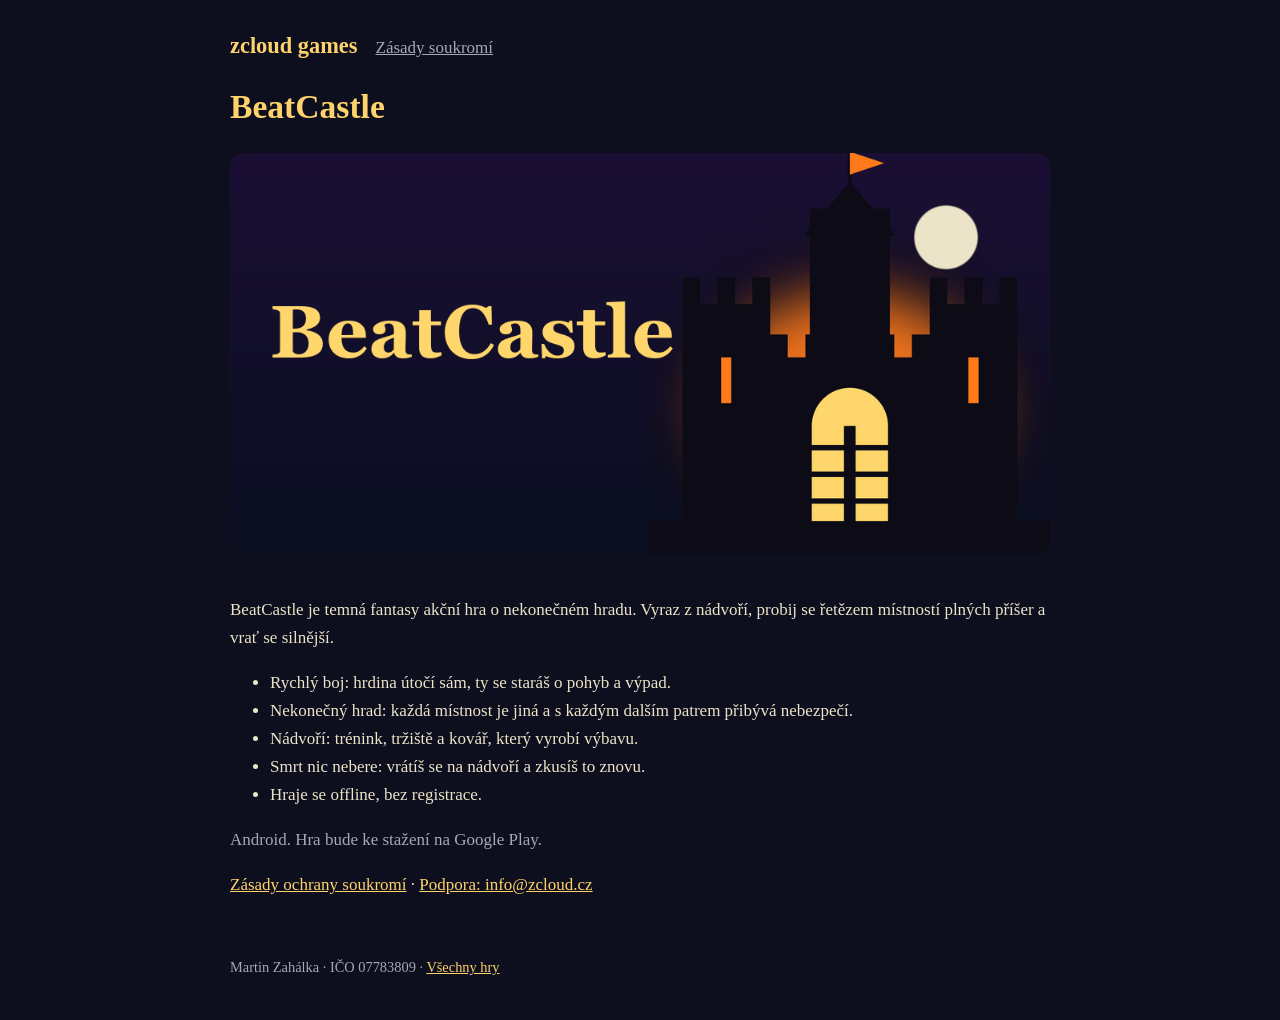
==== beatcastle/index.html @ 55ef4a0e "Initial site: games index, BeatCastle page, privacy policy, app-ads.txt" ====
<!doctype html>
<html lang="cs"><head><meta charset="utf-8"><meta name="viewport" content="width=device-width,initial-scale=1"><link rel="icon" href="/beatcastle/icon.png"><link rel="stylesheet" href="/style.css">
<title>BeatCastle: temná fantasy akce</title>
<meta name="description" content="BeatCastle je temná fantasy akční hra o nekonečném hradu. Probij se místnostmi plnými příšer, trénuj a vylepši hrdinu. Hraje se offline.">
<link rel="canonical" href="https://games.zcloud.cz/beatcastle/">
</head><body>
<header><a class="brand" href="/">zcloud games</a><nav><a href="/beatcastle/privacy/">Zásady soukromí</a></nav></header>
<main>
<h1>BeatCastle</h1>
<img class="hero" src="/beatcastle/hero.png" alt="BeatCastle: hrad v noci se svítící bránou">
<p>BeatCastle je temná fantasy akční hra o nekonečném hradu. Vyraz z nádvoří, probij se řetězem místností plných příšer a vrať se silnější.</p>
<ul>
<li>Rychlý boj: hrdina útočí sám, ty se staráš o pohyb a výpad.</li>
<li>Nekonečný hrad: každá místnost je jiná a s každým dalším patrem přibývá nebezpečí.</li>
<li>Nádvoří: trénink, tržiště a kovář, který vyrobí výbavu.</li>
<li>Smrt nic nebere: vrátíš se na nádvoří a zkusíš to znovu.</li>
<li>Hraje se offline, bez registrace.</li>
</ul>
<p class="muted">Android. Hra bude ke stažení na Google Play.</p>
<p><a href="/beatcastle/privacy/">Zásady ochrany soukromí</a> · <a href="mailto:info@zcloud.cz">Podpora: info@zcloud.cz</a></p>
</main>
<footer>Martin Zahálka · IČO 07783809 · <a href="/">Všechny hry</a></footer>
</body></html>
---- style.css ----
:root{--bg:#0d0f1e;--panel:#171a30;--ink:#ece4c8;--muted:#a9a6b8;--gold:#ffd36b;--ember:#ff7a1a}
*{box-sizing:border-box}
body{margin:0;background:var(--bg);color:var(--ink);font:17px/1.65 Georgia,"Times New Roman",serif}
a{color:var(--gold)}a:hover{color:var(--ember)}
header,main,footer{max-width:860px;margin:0 auto;padding:0 20px}
header{padding-top:28px;display:flex;gap:18px;align-items:baseline;flex-wrap:wrap}
header a.brand{font-size:1.4rem;font-weight:bold;text-decoration:none;color:var(--gold)}
header nav a{margin-right:16px;color:var(--muted)}
h1{font-size:2.1rem;line-height:1.2;margin:1.4rem 0 .6rem;color:var(--gold)}
h2{font-size:1.3rem;margin:2rem 0 .4rem;color:var(--gold)}
.card{display:flex;gap:20px;align-items:center;background:var(--panel);border-radius:14px;padding:18px;margin:1.2rem 0;text-decoration:none;color:var(--ink)}
.card img{width:96px;height:96px;border-radius:20px;flex:none}
.card h2{margin:0}.card p{margin:.2rem 0 0;color:var(--muted)}
.hero{width:100%;height:auto;border-radius:14px;margin:1rem 0}
.muted{color:var(--muted)}
footer{padding:40px 20px;color:var(--muted);font-size:.9rem}
hr{border:0;border-top:1px solid #2a2e4d;margin:2.5rem 0}
@media(max-width:560px){.card{flex-direction:column;text-align:center}}
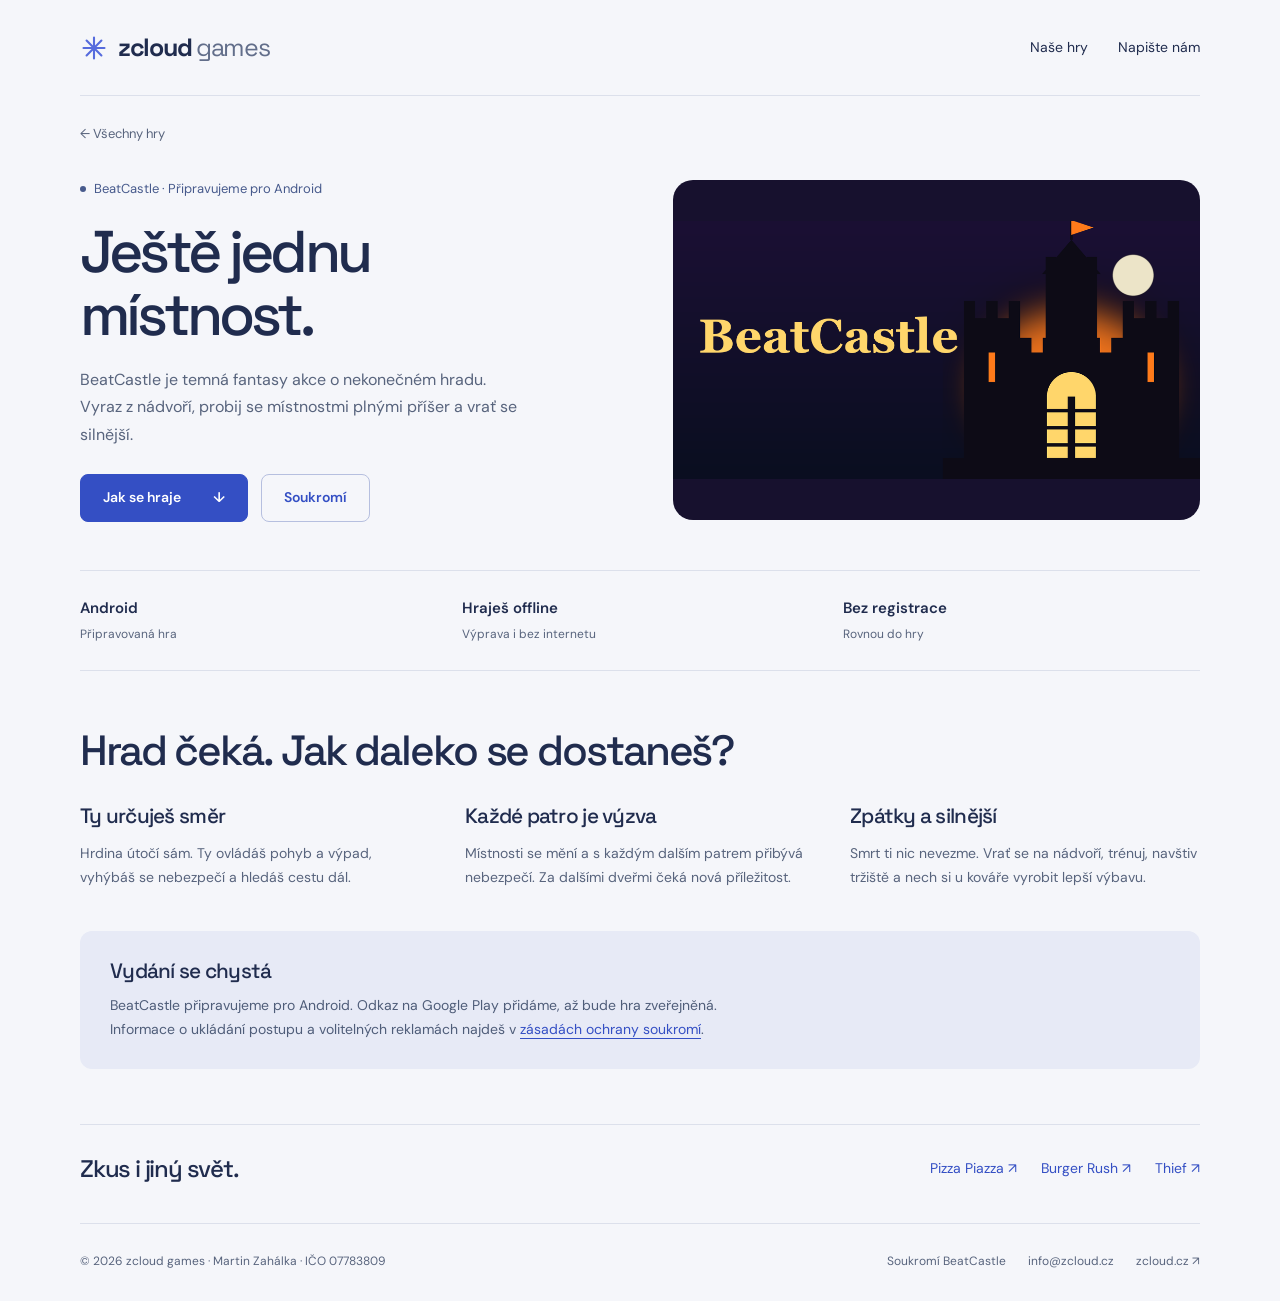
==== commit de4bb3bc: "feat: redesign games site and add Pizza, Burger and Thief pages" ====
--- a/beatcastle/index.html
+++ b/beatcastle/index.html
@@ -1,23 +1,48 @@
 <!doctype html>
-<html lang="cs"><head><meta charset="utf-8"><meta name="viewport" content="width=device-width,initial-scale=1"><link rel="icon" href="/beatcastle/icon.png"><link rel="stylesheet" href="/style.css">
-<title>BeatCastle: temná fantasy akce</title>
-<meta name="description" content="BeatCastle je temná fantasy akční hra o nekonečném hradu. Probij se místnostmi plnými příšer, trénuj a vylepši hrdinu. Hraje se offline.">
-<link rel="canonical" href="https://games.zcloud.cz/beatcastle/">
-</head><body>
-<header><a class="brand" href="/">zcloud games</a><nav><a href="/beatcastle/privacy/">Zásady soukromí</a></nav></header>
-<main>
-<h1>BeatCastle</h1>
-<img class="hero" src="/beatcastle/hero.png" alt="BeatCastle: hrad v noci se svítící bránou">
-<p>BeatCastle je temná fantasy akční hra o nekonečném hradu. Vyraz z nádvoří, probij se řetězem místností plných příšer a vrať se silnější.</p>
-<ul>
-<li>Rychlý boj: hrdina útočí sám, ty se staráš o pohyb a výpad.</li>
-<li>Nekonečný hrad: každá místnost je jiná a s každým dalším patrem přibývá nebezpečí.</li>
-<li>Nádvoří: trénink, tržiště a kovář, který vyrobí výbavu.</li>
-<li>Smrt nic nebere: vrátíš se na nádvoří a zkusíš to znovu.</li>
-<li>Hraje se offline, bez registrace.</li>
-</ul>
-<p class="muted">Android. Hra bude ke stažení na Google Play.</p>
-<p><a href="/beatcastle/privacy/">Zásady ochrany soukromí</a> · <a href="mailto:info@zcloud.cz">Podpora: info@zcloud.cz</a></p>
+<html lang="cs">
+<head>
+  <meta charset="utf-8">
+  <meta name="viewport" content="width=device-width,initial-scale=1">
+  <meta name="theme-color" content="#f5f6fa">
+  <title>BeatCastle — nekonečný hrad, další pokus | zcloud games</title>
+  <meta name="description" content="BeatCastle je offline fantasy akce pro Android. Prozkoumávej nekonečný hrad, porážej příšery a vylepšuj hrdinu. Bez registrace.">
+  <link rel="canonical" href="https://games.zcloud.cz/beatcastle/">
+  <link rel="icon" href="/assets/mark.svg" type="image/svg+xml">
+  <link rel="preconnect" href="https://fonts.googleapis.com">
+  <link rel="preconnect" href="https://fonts.gstatic.com" crossorigin>
+  <link href="https://fonts.googleapis.com/css2?family=DM+Sans:wght@400;500;600;700&family=Space+Grotesk:wght@400;500;600;700&display=swap" rel="stylesheet">
+  <link rel="stylesheet" href="/style.css?v=20261022">
+  <meta property="og:type" content="website">
+  <meta property="og:url" content="https://games.zcloud.cz/beatcastle/">
+  <meta property="og:title" content="BeatCastle — nekonečný hrad, další pokus | zcloud games">
+  <meta property="og:description" content="BeatCastle je offline fantasy akce pro Android. Prozkoumávej nekonečný hrad, porážej příšery a vylepšuj hrdinu. Bez registrace.">
+  <meta property="og:locale" content="cs_CZ">
+  <meta property="og:site_name" content="zcloud games">
+  <meta property="og:image" content="https://games.zcloud.cz/beatcastle/hero.png">
+  <meta name="twitter:card" content="summary_large_image">
+
+  <script type="application/ld+json">{"@context":"https://schema.org","@type":"VideoGame","name":"BeatCastle","url":"https://games.zcloud.cz/beatcastle/","description":"BeatCastle je offline fantasy akce pro Android. Prozkoumávej nekonečný hrad, porážej příšery a vylepšuj hrdinu. Bez registrace.","image":"https://games.zcloud.cz/beatcastle/hero.png","genre":"Fantasy akce","operatingSystem":"Android","inLanguage":"cs","author":{"@type":"Person","name":"Martin Zahálka","url":"https://zcloud.cz/"}}</script>
+</head>
+<body>
+<a class="skip-link" href="#obsah">Přejít na obsah</a>
+<header class="site-header container">
+  <a class="brand" href="/" aria-label="zcloud games — úvod"><img class="brand-mark" src="/assets/mark.svg" width="28" height="28" alt=""><b>zcloud <span>games</span></b></a>
+  <nav class="site-nav" aria-label="Hlavní navigace"><a href="/#hry">Naše hry</a><a href="mailto:info@zcloud.cz">Napište nám</a></nav>
+</header>
+<main class="container" id="obsah">
+  <a class="back-link" href="/#hry">← Všechny hry</a>
+  <section class="game-hero" aria-labelledby="game-title">
+    <div><p class="status">BeatCastle · Připravujeme pro Android</p><h1 id="game-title">Ještě jednu místnost.</h1><p class="lead">BeatCastle je temná fantasy akce o nekonečném hradu. Vyraz z nádvoří, probij se místnostmi plnými příšer a vrať se silnější.</p><div class="actions"><a class="button" href="#jak-se-hraje">Jak se hraje <span aria-hidden="true">↓</span></a><a class="button secondary" href="/beatcastle/privacy/">Soukromí</a></div></div>
+    <div class="game-art castle-art"><img src="/beatcastle/hero.png" width="1024" height="500" alt="BeatCastle: noční hrad s osvětlenou branou"></div>
+  </section>
+  <div class="facts" aria-label="O hře"><div><strong>Android</strong><span>Připravovaná hra</span></div><div><strong>Hraješ offline</strong><span>Výprava i bez internetu</span></div><div><strong>Bez registrace</strong><span>Rovnou do hry</span></div></div>
+  <section class="game-body" id="jak-se-hraje" aria-labelledby="gameplay-title"><h2 id="gameplay-title">Hrad čeká. Jak daleko se dostaneš?</h2>
+    <div class="feature-grid"><div><h3>Ty určuješ směr</h3><p>Hrdina útočí sám. Ty ovládáš pohyb a výpad, vyhýbáš se nebezpečí a hledáš cestu dál.</p></div><div><h3>Každé patro je výzva</h3><p>Místnosti se mění a s každým dalším patrem přibývá nebezpečí. Za dalšími dveřmi čeká nová příležitost.</p></div><div><h3>Zpátky a silnější</h3><p>Smrt ti nic nevezme. Vrať se na nádvoří, trénuj, navštiv tržiště a nech si u kováře vyrobit lepší výbavu.</p></div></div>
+
+    <aside class="availability-panel"><h3>Vydání se chystá</h3><p>BeatCastle připravujeme pro Android. Odkaz na Google Play přidáme, až bude hra zveřejněná.</p><p>Informace o ukládání postupu a volitelných reklamách najdeš v <a href="/beatcastle/privacy/">zásadách ochrany soukromí</a>.</p></aside>
+  </section>
+  <section class="related" aria-labelledby="related-title"><h2 id="related-title">Zkus i jiný svět.</h2><nav aria-label="Další hry"><a href="/pizzapiazza/">Pizza Piazza ↗</a><a href="/burgerrush/">Burger Rush ↗</a><a href="/thief/">Thief ↗</a></nav></section>
 </main>
-<footer>Martin Zahálka · IČO 07783809 · <a href="/">Všechny hry</a></footer>
-</body></html>
+<footer class="site-footer container"><span>© 2026 zcloud games · Martin Zahálka · IČO 07783809</span><div class="footer-links"><a href="/beatcastle/privacy/">Soukromí BeatCastle</a><a href="mailto:info@zcloud.cz">info@zcloud.cz</a><a href="https://zcloud.cz/">zcloud.cz ↗</a></div></footer>
+</body>
+</html>
--- a/style.css
+++ b/style.css
@@ -1,18 +1,175 @@
-:root{--bg:#0d0f1e;--panel:#171a30;--ink:#ece4c8;--muted:#a9a6b8;--gold:#ffd36b;--ember:#ff7a1a}
-*{box-sizing:border-box}
-body{margin:0;background:var(--bg);color:var(--ink);font:17px/1.65 Georgia,"Times New Roman",serif}
-a{color:var(--gold)}a:hover{color:var(--ember)}
-header,main,footer{max-width:860px;margin:0 auto;padding:0 20px}
-header{padding-top:28px;display:flex;gap:18px;align-items:baseline;flex-wrap:wrap}
-header a.brand{font-size:1.4rem;font-weight:bold;text-decoration:none;color:var(--gold)}
-header nav a{margin-right:16px;color:var(--muted)}
-h1{font-size:2.1rem;line-height:1.2;margin:1.4rem 0 .6rem;color:var(--gold)}
-h2{font-size:1.3rem;margin:2rem 0 .4rem;color:var(--gold)}
-.card{display:flex;gap:20px;align-items:center;background:var(--panel);border-radius:14px;padding:18px;margin:1.2rem 0;text-decoration:none;color:var(--ink)}
-.card img{width:96px;height:96px;border-radius:20px;flex:none}
-.card h2{margin:0}.card p{margin:.2rem 0 0;color:var(--muted)}
-.hero{width:100%;height:auto;border-radius:14px;margin:1rem 0}
-.muted{color:var(--muted)}
-footer{padding:40px 20px;color:var(--muted);font-size:.9rem}
-hr{border:0;border-top:1px solid #2a2e4d;margin:2.5rem 0}
-@media(max-width:560px){.card{flex-direction:column;text-align:center}}
+:root {
+  color-scheme: light;
+  --paper: #f5f6fa;
+  --ink: #202c4e;
+  --muted: #58647d;
+  --blue: #344fc4;
+  --line: #dce0eb;
+  --lavender: #e7eaf6;
+  font-family: "DM Sans", sans-serif;
+  font-synthesis: none;
+}
+* { box-sizing: border-box; }
+html { scroll-behavior: smooth; scroll-padding-top: 24px; }
+body { margin: 0; color: var(--ink); background: var(--paper); font-size: 16px; line-height: 1.7; }
+a { color: inherit; text-decoration: none; text-underline-offset: 4px; }
+a:hover { text-decoration: underline; }
+a:focus-visible, summary:focus-visible { outline: 3px solid var(--blue); outline-offset: 5px; }
+img { display: block; max-width: 100%; height: auto; }
+h1, h2, h3, p { margin: 0; }
+h1, h2, h3, .brand { font-family: "Space Grotesk", sans-serif; }
+h1, h2, h3 { font-weight: 500; }
+h1 { font-size: clamp(2.7rem, 5.2vw, 4.5rem); letter-spacing: -.065em; line-height: 1.07; }
+h2 { font-size: clamp(1.8rem, 3.3vw, 2.65rem); letter-spacing: -.05em; line-height: 1.16; }
+h3 { font-size: 1.3rem; letter-spacing: -.035em; line-height: 1.3; }
+p { max-width: 65ch; }
+.container { width: min(1120px, 88%); margin-inline: auto; }
+.skip-link { position: absolute; top: -90px; left: 20px; z-index: 10; background: var(--ink); color: white; padding: 12px 20px; border-radius: 8px; }
+.skip-link:focus { top: 12px; }
+.site-header { min-height: 96px; display: flex; justify-content: space-between; align-items: center; gap: 24px; border-bottom: 1px solid var(--line); }
+.brand { display: inline-flex; align-items: center; gap: 10px; font-size: 25px; font-weight: 700; letter-spacing: -1.3px; white-space: nowrap; }
+.brand:hover { text-decoration: none; }
+.brand-mark { width: 28px; height: 28px; color: #566bdd; flex-shrink: 0; }
+.brand span { font-weight: 400; color: #626e8a; }
+.site-nav { display: flex; align-items: center; gap: 30px; font-size: 14px; }
+.site-nav [aria-current="page"] { color: var(--blue); text-decoration: underline; }
+.home-intro { display: flex; align-items: flex-end; justify-content: space-between; gap: 40px; padding: 56px 0 38px; }
+.home-intro p { max-width: 280px; color: var(--muted); font-size: 15px; padding-bottom: 4px; }
+.featured { display: grid; grid-template-columns: 1.22fr 1fr; border-radius: 20px; overflow: hidden; background: var(--lavender); }
+.featured-art { position: relative; min-height: 350px; background: #17112e; display: grid; align-items: center; }
+.featured-art img { width: 100%; }
+.featured-art .badge { position: absolute; top: 23px; left: 23px; background: var(--paper); color: var(--ink); }
+.featured-copy { padding: 40px; align-self: center; }
+.status { display: flex; align-items: center; gap: 8px; font-size: 13px; color: #475a8c; }
+.status::before { content: ""; width: 6px; height: 6px; flex-shrink: 0; border-radius: 50%; background: currentColor; }
+.featured-copy h2 { margin: 21px 0 16px; }
+.featured-copy p { color: #4f5d79; font-size: 15px; margin-bottom: 25px; }
+.button { min-height: 48px; display: inline-flex; justify-content: center; align-items: center; gap: 32px; padding: 12px 22px; border: 1px solid var(--blue); border-radius: 8px; background: var(--blue); color: #fff; font-weight: 600; font-size: 14px; line-height: 1.4; }
+.button:hover { background: #263eaa; text-decoration: none; }
+.button.secondary { background: transparent; color: var(--blue); border-color: #b6bfdf; }
+.button.secondary:hover { background: var(--lavender); }
+.availability { display: block; margin-top: 15px; color: var(--muted); font-size: 12px; }
+.badge { display: inline-flex; align-items: center; padding: 6px 12px; border-radius: 20px; font-size: 12px; line-height: 1.5; }
+.catalogue { padding: 63px 0 60px; }
+.section-heading { display: flex; justify-content: space-between; align-items: baseline; gap: 24px; margin-bottom: 27px; }
+.section-heading p { font-size: 14px; color: var(--muted); }
+.game-grid { display: grid; grid-template-columns: repeat(3, 1fr); gap: 28px; }
+.game-card { display: block; min-width: 0; }
+.game-card:hover { text-decoration: none; }
+.game-card:hover h3 { text-decoration: underline; }
+.game-cover { aspect-ratio: 1.45; border-radius: 14px; overflow: hidden; margin-bottom: 20px; position: relative; display: grid; place-items: center; }
+.game-cover .food-icon { width: 41%; border-radius: 24%; transform: rotate(-7deg); box-shadow: 0 16px 26px #20322e18; }
+.pizza-cover { background: #e3ebdf; }
+.burger-cover { background: #dbeeee; }
+.thief-cover { background: #15232c; }
+.thief-cover img { width: 100%; height: 100%; object-fit: cover; }
+.game-card .meta { font-size: 12px; color: var(--muted); margin-bottom: 8px; }
+.game-card h3 { display: flex; justify-content: space-between; gap: 14px; font-size: 24px; }
+.game-card h3 span { color: var(--blue); font-family: "DM Sans", sans-serif; font-size: 21px; }
+.game-card p { font-size: 14px; color: var(--muted); margin-top: 10px; }
+.studio-note { display: grid; grid-template-columns: 1fr 1.5fr; gap: 50px; padding: 34px 0 42px; border-top: 1px solid var(--line); }
+.studio-note p { color: var(--muted); font-size: 14px; }
+.studio-note h2 { font-size: 25px; max-width: 250px; }
+.studio-note a { color: var(--blue); text-decoration: underline; }
+.site-footer { border-top: 1px solid var(--line); padding: 27px 0 30px; display: flex; justify-content: space-between; gap: 20px; flex-wrap: wrap; color: var(--muted); font-size: 12px; }
+.footer-links { display: flex; gap: 22px; flex-wrap: wrap; }
+.back-link { display: inline-block; font-size: 13px; color: var(--muted); margin: 27px 0 0; }
+.game-hero { display: grid; grid-template-columns: 1fr 1fr; gap: 65px; align-items: center; padding: 32px 0 48px; }
+.game-hero h1 { font-size: clamp(2.6rem, 4.6vw, 3.9rem); margin: 20px 0; }
+.game-hero .lead { color: var(--muted); font-size: 16px; max-width: 440px; }
+.game-hero .actions { margin-top: 26px; display: flex; align-items: center; gap: 13px; flex-wrap: wrap; }
+.game-hero .game-art { border-radius: 20px; overflow: hidden; background: var(--lavender); min-height: 340px; display: grid; align-items: center; position: relative; }
+.game-hero .castle-art { background: #17112e; }
+.game-hero .castle-art img { width: 100%; }
+.game-hero .food-art { place-items: center; }
+.game-hero .food-art img { width: 180px; height: 180px; transform: rotate(-8deg); box-shadow: 0 22px 40px #243e3520; border-radius: 24%; }
+.game-hero .pizza-cover { background: #e3ebdf; }
+.game-hero .burger-cover { background: #dbeeee; }
+.food-art::before { content: ""; width: 265px; height: 265px; position: absolute; border: 1px solid #627a7525; border-radius: 50%; }
+.game-hero .thief-art { background: #15232c; }
+.thief-art img { width: 100%; }
+.art-caption { position: absolute; bottom: 14px; left: 14px; right: 14px; font-size: 11px; line-height: 1.5; color: #fff; background: #15232ce6; border-radius: 6px; padding: 7px 11px; }
+.facts { display: grid; grid-template-columns: repeat(3, 1fr); padding: 25px 0; border-block: 1px solid var(--line); gap: 25px; }
+.facts div { display: flex; flex-direction: column; gap: 3px; }
+.facts strong { font-size: 15px; font-weight: 600; }
+.facts span { font-size: 12px; color: var(--muted); }
+.game-body { padding: 55px 0; }
+.game-body > h2 { margin-bottom: 28px; }
+.feature-grid { display: grid; grid-template-columns: repeat(3, 1fr); gap: 35px; }
+.feature-grid h3 { margin-bottom: 12px; }
+.feature-grid p { font-size: 14px; color: var(--muted); }
+.screenshot { margin: 40px 0 0; }
+.screenshot img { width: 100%; border-radius: 14px; }
+.screenshot figcaption { text-align: center; font-size: 12px; color: var(--muted); margin-top: 10px; }
+.availability-panel { margin-top: 42px; padding: 27px 30px; border-radius: 12px; background: var(--lavender); }
+.availability-panel h3 { margin-bottom: 9px; }
+.availability-panel p { color: #4f5d79; font-size: 14px; }
+.availability-panel a { color: var(--blue); text-decoration: underline; }
+.related { border-top: 1px solid var(--line); padding: 30px 0 40px; display: flex; justify-content: space-between; align-items: center; gap: 25px; }
+.related h2 { font-size: 24px; }
+.related nav { display: flex; gap: 24px; flex-wrap: wrap; color: var(--blue); font-size: 14px; }
+.legal { max-width: 760px; margin-inline: auto; padding: 45px 0 60px; }
+.legal h1 { font-size: clamp(2.2rem, 5vw, 3.3rem); margin-bottom: 20px; }
+.legal h2 { font-size: 24px; margin: 34px 0 12px; }
+.legal p { color: var(--muted); font-size: 15px; }
+.legal a { color: var(--blue); text-decoration: underline; overflow-wrap: anywhere; }
+.legal hr { border: 0; border-top: 1px solid var(--line); margin: 45px 0; }
+.legal #en > h2:first-child { font-size: 32px; margin-bottom: 20px; }
+.muted { color: var(--muted); }
+.not-found { padding: 85px 0; }
+.not-found p { margin: 25px 0; color: var(--muted); }
+@media (max-width: 900px) {
+  .game-hero { gap: 30px; }
+  .featured-copy { padding: 28px; }
+  .game-grid { gap: 22px; }
+  .game-card h3 { font-size: 21px; }
+  .home-intro p { max-width: 245px; }
+}
+@media (max-width: 680px) {
+  .site-header { min-height: 80px; gap: 14px; }
+  .brand { font-size: 21px; gap: 8px; }
+  .brand-mark { width: 23px; height: 23px; }
+  .site-nav { gap: 17px; font-size: 13px; }
+  .home-intro { display: block; padding: 35px 0 28px; }
+  .home-intro h1 { font-size: clamp(2.5rem, 9vw, 3.3rem); }
+  .home-intro p { max-width: 100%; margin-top: 22px; font-size: 14px; }
+  .featured { grid-template-columns: 1fr; border-radius: 15px; }
+  .featured-art { min-height: 0; }
+  .featured-copy { padding: 28px; }
+  .featured-copy h2 { font-size: 32px; }
+  .catalogue { padding: 40px 0; }
+  .section-heading { display: block; }
+  .section-heading p { margin-top: 12px; }
+  .game-grid { grid-template-columns: 1fr; gap: 34px; }
+  .game-cover { aspect-ratio: 1.65; margin-bottom: 16px; }
+  .game-card h3 { font-size: 25px; }
+  .studio-note { grid-template-columns: 1fr; gap: 18px; }
+  .studio-note h2 { max-width: 100%; }
+  .game-hero { grid-template-columns: 1fr; padding-top: 26px; gap: 28px; }
+  .game-hero h1 { font-size: 43px; }
+  .game-hero .lead { font-size: 15px; }
+  .game-hero .game-art { min-height: 260px; }
+  .game-hero .thief-art { min-height: 0; padding-bottom: 47px; }
+  .food-art::before { width: 215px; height: 215px; }
+  .game-hero .food-art img { width: 150px; height: 150px; }
+  .facts { grid-template-columns: 1fr; gap: 18px; }
+  .facts div { flex-direction: row; align-items: baseline; justify-content: space-between; gap: 16px; }
+  .facts strong { font-size: 14px; }
+  .facts span { text-align: right; }
+  .game-body { padding: 35px 0; }
+  .feature-grid { grid-template-columns: 1fr; gap: 27px; }
+  .screenshot { margin-top: 30px; }
+  .availability-panel { padding: 23px; margin-top: 30px; }
+  .related { display: block; }
+  .related nav { margin-top: 18px; gap: 16px; }
+  .site-footer { font-size: 11px; gap: 16px; }
+  .footer-links { gap: 18px; }
+  .legal { padding-top: 30px; }
+}
+@media (max-width: 360px) {
+  .site-header { flex-wrap: wrap; padding-block: 17px; gap: 10px; }
+  .site-nav { width: 100%; justify-content: space-between; }
+  .game-hero h1 { font-size: 38px; }
+  .button { gap: 20px; }
+}
+@media (prefers-reduced-motion: reduce) { html { scroll-behavior: auto; } }
